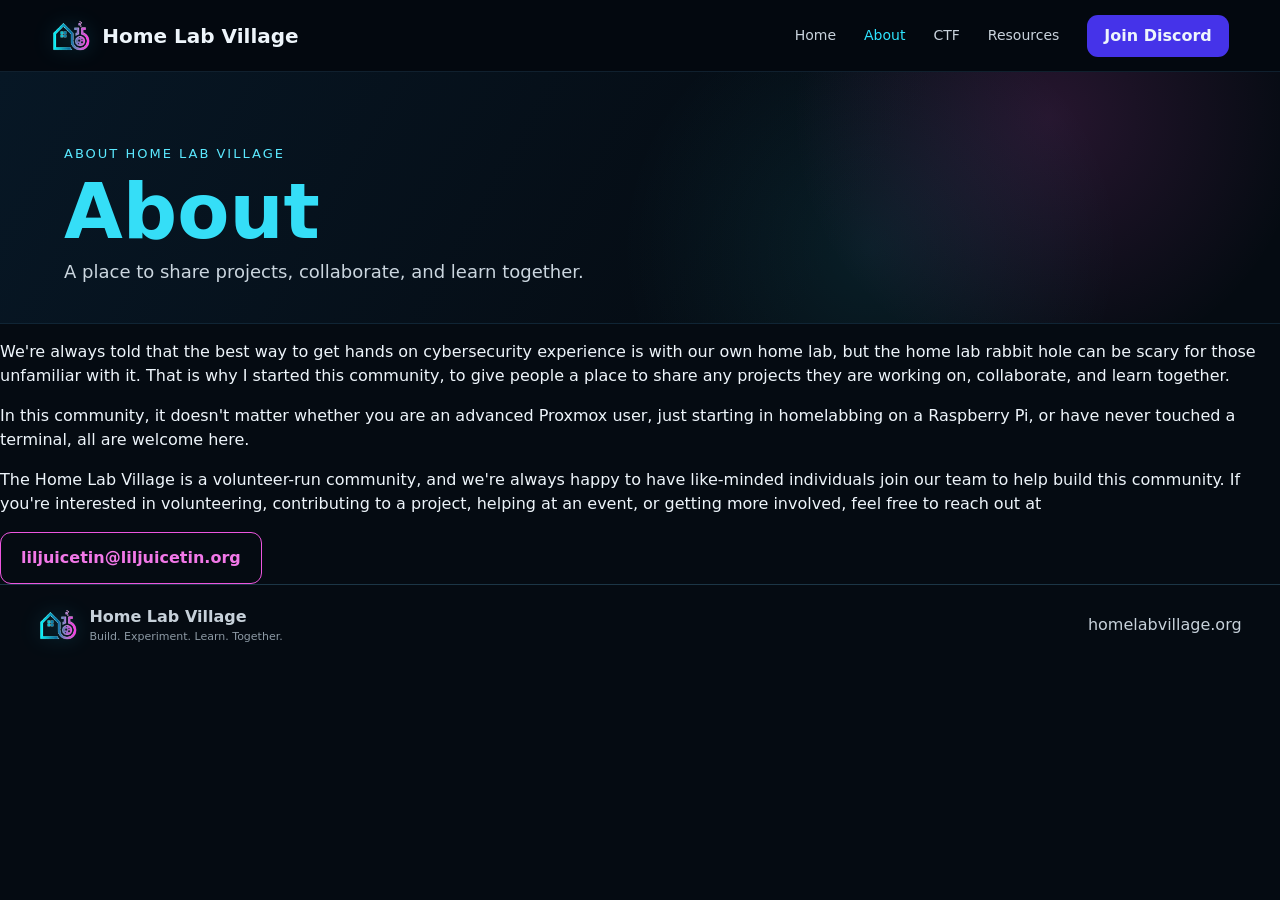
==== about/index.html @ 00f4c14e "Add dedicated About page" ====
<!doctype html>
<html lang="en">
<head>
  <meta charset="utf-8">
  <meta name="viewport" content="width=device-width,initial-scale=1">
  <meta name="theme-color" content="#050b12">
  <meta name="description" content="About Home Lab Village — a volunteer-run community for learning, sharing projects, and building hands-on cybersecurity experience together.">
  <title>About | Home Lab Village</title>
  <link rel="icon" type="image/png" href="../assets/favicon.png">
  <link rel="stylesheet" href="../css/style.css?v=8">
</head>
<body>
<header class="nav">
  <a class="brand" href="../" aria-label="Home Lab Village home">
    <img class="site-logo" src="../assets/homelabvillage-logo.png" alt="Home Lab Village logo" style="width:40px;height:40px;max-width:40px;max-height:40px;object-fit:contain;">
    <span>Home Lab Village</span>
  </a>
  <button class="menu" aria-label="Toggle menu">☰</button>
  <nav>
    <a href="../">Home</a>
    <a class="active" href="./">About</a>
    <a href="../ctf/">CTF</a>
    <a href="../resources/">Resources</a>
  </nav>
  <a class="btn small discord" href="https://discord.gg/tCtT5bwjMw" target="_blank" rel="noopener noreferrer">Join Discord</a>
</header>

<main class="about-page-main">
  <section class="resources-page-hero">
    <div class="kicker">ABOUT HOME LAB VILLAGE</div>
    <h1>About</h1>
    <p>A place to share projects, collaborate, and learn together.</p>
  </section>

  <section class="about-page-content">
    <p>We're always told that the best way to get hands on cybersecurity experience is with our own home lab, but the home lab rabbit hole can be scary for those unfamiliar with it. That is why I started this community, to give people a place to share any projects they are working on, collaborate, and learn together.</p>

    <p>In this community, it doesn't matter whether you are an advanced Proxmox user, just starting in homelabbing on a Raspberry Pi, or have never touched a terminal, all are welcome here.</p>

    <p>The Home Lab Village is a volunteer-run community, and we're always happy to have like-minded individuals join our team to help build this community. If you're interested in volunteering, contributing to a project, helping at an event, or getting more involved, feel free to reach out at</p>

    <a class="btn outline about-email" href="mailto:liljuicetin@liljuicetin.org">liljuicetin@liljuicetin.org</a>
  </section>
</main>

<footer>
  <div class="brand"><img class="site-logo" src="../assets/homelabvillage-logo.png" alt="Home Lab Village logo" style="width:40px;height:40px;max-width:40px;max-height:40px;object-fit:contain;"><span><b>Home Lab Village</b><small>Build. Experiment. Learn. Together.</small></span></div>
  <div>homelabvillage.org</div>
</footer>
<script src="../js/main.js"></script>
</body>
</html>
---- css/style.css ----
*{box-sizing:border-box}html{scroll-behavior:smooth}body{margin:0;background:#050b12;color:#eef5fb;font-family:Inter,ui-sans-serif,system-ui,-apple-system,BlinkMacSystemFont,"Segoe UI",sans-serif;line-height:1.5}a{color:inherit;text-decoration:none}.nav{height:72px;padding:0 clamp(20px,4vw,58px);display:flex;align-items:center;gap:28px;background:rgba(4,9,15,.96);border-bottom:1px solid #10202e;position:sticky;top:0;z-index:10}.brand{display:flex;align-items:center;gap:11px;font-weight:750;font-size:20px;white-space:nowrap}.logo{font-size:31px;color:#22dcff}.logo .flask,.logo span{color:#ef55dc}.nav nav{display:flex;gap:28px;margin-left:auto}.nav nav a{font-size:14px;color:#c9d2dc}.nav nav a:hover,.nav nav a.active{color:#2ee4ff}.menu{display:none;margin-left:auto;background:none;border:0;color:white;font-size:24px}.btn{display:inline-flex;align-items:center;justify-content:center;border-radius:11px;padding:13px 20px;font-weight:700}.small{padding:9px 17px}.discord{background:#4533e9}.hero{min-height:500px;display:grid;grid-template-columns:1.05fr .95fr;overflow:hidden;background:radial-gradient(circle at 75% 20%,#26116c55,transparent 30%),linear-gradient(110deg,#061a29,#050910 62%)}.hero-copy{padding:64px 4vw}.eyebrow,.kicker{letter-spacing:2px;font-size:13px;color:#5be9ff}.hero h1{font-size:clamp(52px,6vw,82px);line-height:.95;margin:22px 0 12px;color:#35def7}.hero h1 span{background:linear-gradient(90deg,#55d9ff,#f34bdd);-webkit-background-clip:text;color:transparent}.hero h2{font-size:28px;margin:0 0 15px}.hero p{font-size:17px;max-width:640px;color:#cbd6df}.actions{display:flex;gap:20px;margin-top:30px}.primary{background:#2fe1f7;color:#001018;box-shadow:0 0 28px #15dfff33}.outline{border:1px solid #ed56df;color:#f278e8}.lab-scene{position:relative;min-height:500px;background:linear-gradient(145deg,#0a1119,#150c31)}.monitor{position:absolute;width:60%;height:52%;left:15%;top:21%;border:8px solid #111822;border-radius:8px;background:#02090e;box-shadow:0 0 35px #15dcff20}.terminal{padding:28px;color:#1df2c7;font:16px/1.55 ui-monospace,SFMono-Regular,Menlo,monospace}.terminal i{font-style:normal;color:#5cbcff}.terminal em{color:#29efff}.mark{position:absolute;right:7%;top:22%;font-size:76px;color:#23e4ff;text-shadow:0 0 20px #23e4ff55}.mark strong{color:#ed57df;font-size:56px}.rack{position:absolute;right:2%;bottom:12%;width:20%;height:36%;border:4px solid #172435;background:#080d13;padding:14px}.rack i{display:block;height:25%;margin:7px 0;border:2px solid #183d56;box-shadow:inset 0 0 12px #08e3ff20}.rack i:after{content:"•••";color:#27efb9;margin-left:12px}.poster{position:absolute;right:4%;top:10%;color:#20ddff;font-size:26px;font-style:italic;transform:rotate(-3deg)}.flow{display:grid;grid-template-columns:repeat(5,1fr);border-top:1px solid #102535;border-bottom:1px solid #102535;padding:28px 3vw;background:#07101a}.flow article{text-align:center;padding:0 22px;border-right:1px solid #243341}.flow article:last-child{border:0}.flow article>div{font-size:43px;color:#26dfff}.flow h3{margin:3px 0;font-size:20px}.flow p{font-size:14px;color:#c3ced8;margin:5px 0}.pink{color:#e956df!important}.cards,.lower{display:grid;grid-template-columns:1.55fr 1fr;gap:18px;padding:22px 2vw 0}.card{position:relative;border:1px solid #17465c;border-radius:9px;padding:26px;background:linear-gradient(135deg,#0a1420,#061019);overflow:hidden}.ctf{border-color:#63337c;background:radial-gradient(circle at 80% 80%,#17385c55,transparent 40%),#0a0c1b}.card h2{margin:7px 0;font-size:27px}.card h3{margin:-4px 0 12px;color:#2fe1ff}.card p{color:#cad4dd;max-width:85%}.pink-text{color:#ef6ce3}.pink-btn{margin-top:12px;background:#c34ce9;color:#100516}.event-btn{margin-top:8px;background:#31aaff;color:#02111d}.flag{position:absolute;right:9%;top:18%;font-size:80px;color:#e95cdd;opacity:.9}.ctf code{position:absolute;right:12%;bottom:12%;font-size:34px;color:#16d3e7;transform:rotate(-8deg)}.date{font-size:16px}.lower{grid-template-columns:1.7fr .85fr;padding-bottom:22px}.welcome h2{color:#59baff}.pills{display:flex;flex-wrap:wrap;gap:10px;margin-top:18px}.pills span{border:1px solid #13718b;border-radius:20px;padding:5px 18px;color:#62e9ff;font-size:13px}.note{font-size:12px;opacity:.55}blockquote{display:flex;flex-direction:column;justify-content:center;text-align:center;font-size:24px;font-style:italic;color:#c8d4df}blockquote small{margin-top:18px;font-size:14px;font-style:normal}.resources{margin:0 2vw 22px;padding:30px;border:1px solid #173d50;border-radius:9px}.resources h2{margin-bottom:5px}.resources p{color:#bfcbd5}footer{padding:20px 3vw;border-top:1px solid #1c3646;display:flex;justify-content:space-between;align-items:center;color:#c7d1da}footer .brand{font-size:16px}footer small{display:block;font-size:11px;font-weight:400;color:#8d9aa5}@media(max-width:850px){.nav{height:64px}.nav nav,.nav>.discord{display:none}.menu{display:block}.nav.open{height:auto;flex-wrap:wrap;padding-bottom:18px}.nav.open nav{display:flex;order:4;width:100%;flex-direction:column;gap:4px}.nav.open nav a{padding:8px}.hero{grid-template-columns:1fr}.hero-copy{padding:48px 24px 28px}.hero h1{font-size:54px}.lab-scene{min-height:330px}.monitor{left:7%;width:70%;top:13%;height:65%}.poster{font-size:18px}.terminal{padding:20px;font-size:13px}.mark{font-size:48px}.mark strong{font-size:38px}.flow{grid-template-columns:1fr 1fr}.flow article{border-bottom:1px solid #243341;padding:18px}.flow article:last-child{grid-column:1/-1}.cards,.lower{grid-template-columns:1fr;padding-left:16px;padding-right:16px}.card p{max-width:100%}.flag,.ctf code{opacity:.18}.actions{flex-direction:column;align-items:stretch}.resources{margin:0 16px 20px}footer{gap:20px;align-items:flex-start;flex-direction:column}}
.site-logo{
  display:block;
  width:40px;
  height:40px;
  object-fit:contain;
  flex:0 0 auto;
  filter:drop-shadow(0 0 10px rgba(34,220,255,.22));
}
.hero-logo{
  position:absolute;
  right:6%;
  top:20%;
  width:110px;
  max-width:28%;
  height:auto;
  object-fit:contain;
  filter:drop-shadow(0 0 16px rgba(34,220,255,.24));
}
footer .site-logo{
  width:42px;
  height:42px;
}
@media(max-width:850px){
  .site-logo{width:34px;height:34px}
  .hero-logo{width:78px;right:5%;top:18%}
}


/* V5 logo sizing hardening */
.nav .site-logo,
footer .site-logo{
  width:40px !important;
  height:40px !important;
  max-width:40px !important;
  max-height:40px !important;
  object-fit:contain !important;
  display:block !important;
  flex:0 0 40px !important;
}
.hero-logo{
  position:absolute !important;
  right:7% !important;
  top:22% !important;
  width:110px !important;
  height:auto !important;
  max-width:110px !important;
  max-height:110px !important;
  object-fit:contain !important;
}
footer .brand{
  align-items:center !important;
}
@media(max-width:850px){
  .nav .site-logo,
  footer .site-logo{
    width:34px !important;
    height:34px !important;
    max-width:34px !important;
    max-height:34px !important;
    flex-basis:34px !important;
  }
  .hero-logo{
    width:78px !important;
    max-width:78px !important;
    max-height:78px !important;
  }
}

/* V6 workshop resource library */
.resources{
  background:radial-gradient(circle at 90% 10%,rgba(237,86,223,.08),transparent 28%),linear-gradient(135deg,#08131e,#071019);
}
.resources-intro{
  margin-top:4px;
  max-width:760px;
}
.resource-card{
  display:grid;
  grid-template-columns:minmax(0,1.5fr) minmax(260px,.7fr);
  gap:28px;
  margin-top:24px;
  padding:28px;
  border:1px solid #1b6178;
  border-radius:14px;
  background:linear-gradient(135deg,rgba(8,27,40,.98),rgba(10,13,28,.98));
  box-shadow:0 18px 55px rgba(0,0,0,.22);
}
.resource-meta{
  color:#5be9ff;
  font-size:12px;
  font-weight:800;
  letter-spacing:1.6px;
}
.resource-card h3{
  margin:8px 0 10px;
  font-size:clamp(28px,3vw,40px);
  line-height:1.05;
}
.resource-card .resource-copy>p{
  margin:0;
  max-width:760px;
  font-size:16px;
}
.resource-flow{
  display:flex;
  flex-wrap:wrap;
  align-items:center;
  gap:10px;
  margin:22px 0 15px;
}
.resource-flow span{
  padding:7px 12px;
  border:1px solid #1a6d83;
  border-radius:999px;
  background:#071823;
  color:#65ebff;
  font-size:12px;
  font-weight:800;
  letter-spacing:.5px;
  text-transform:uppercase;
}
.resource-flow i{
  color:#ef65e2;
  font-style:normal;
  font-weight:900;
}
.resource-tags{
  display:flex;
  flex-wrap:wrap;
  gap:8px;
}
.resource-tags span{
  padding:5px 10px;
  border-radius:7px;
  background:#101c27;
  color:#bfcbd5;
  font-size:12px;
  border:1px solid #203542;
}
.resource-actions{
  display:flex;
  flex-wrap:wrap;
  gap:12px;
  margin-top:24px;
}
.resource-visual{
  min-height:270px;
  padding:28px;
  border:1px solid #51365f;
  border-radius:12px;
  background:radial-gradient(circle at 70% 20%,rgba(46,228,255,.15),transparent 25%),radial-gradient(circle at 20% 85%,rgba(239,85,220,.14),transparent 30%),#080d17;
  display:flex;
  flex-direction:column;
  justify-content:flex-end;
  position:relative;
  overflow:hidden;
}
.resource-visual img{
  position:absolute;
  right:20px;
  top:18px;
  width:86px;
  height:86px;
  object-fit:contain;
  opacity:.88;
  filter:drop-shadow(0 0 14px rgba(34,220,255,.22));
}
.resource-visual-eyebrow{
  margin-bottom:10px;
  color:#ef6ce3;
  font-size:11px;
  font-weight:900;
  letter-spacing:1.7px;
}
.resource-visual strong{
  font-size:27px;
  line-height:1.05;
  color:#eef5fb;
}
.resource-visual small{
  margin-top:11px;
  color:#69e8fb;
}
.resources-community{
  display:flex;
  align-items:center;
  justify-content:space-between;
  gap:22px;
  margin-top:18px;
  padding:20px 22px;
  border:1px solid #27364f;
  border-radius:11px;
  background:#080e18;
}
.resources-community strong{
  color:#eef5fb;
}
.resources-community p{
  margin:3px 0 0;
  font-size:14px;
}
@media(max-width:850px){
  .resource-card{grid-template-columns:1fr;padding:20px}
  .resource-visual{min-height:220px}
  .resource-actions{flex-direction:column}
  .resource-actions .btn{width:100%}
  .resources-community{align-items:stretch;flex-direction:column}
  .resources-community .btn{width:100%}
}

/* V7 dedicated resources page */
.resource-page-main{
  min-height:calc(100vh - 145px);
  padding-bottom:18px;
}
.resources-page-hero{
  padding:72px clamp(20px,5vw,76px) 38px;
  background:radial-gradient(circle at 82% 18%,rgba(239,85,220,.14),transparent 24%),radial-gradient(circle at 68% 70%,rgba(46,228,255,.09),transparent 28%),linear-gradient(120deg,#071725,#050b12 66%);
  border-bottom:1px solid #102535;
}
.resources-page-hero h1{
  margin:10px 0 8px;
  font-size:clamp(48px,7vw,76px);
  line-height:1;
  color:#35def7;
}
.resources-page-hero p{
  margin:0;
  max-width:720px;
  color:#cbd6df;
  font-size:18px;
}
.resources-page-library{
  margin-top:26px;
  margin-bottom:26px;
}
.resources-page-library .resource-card:first-child{
  margin-top:0;
}
@media(max-width:850px){
  .resources-page-hero{padding:48px 22px 30px}
  .resources-page-hero h1{font-size:52px}
}
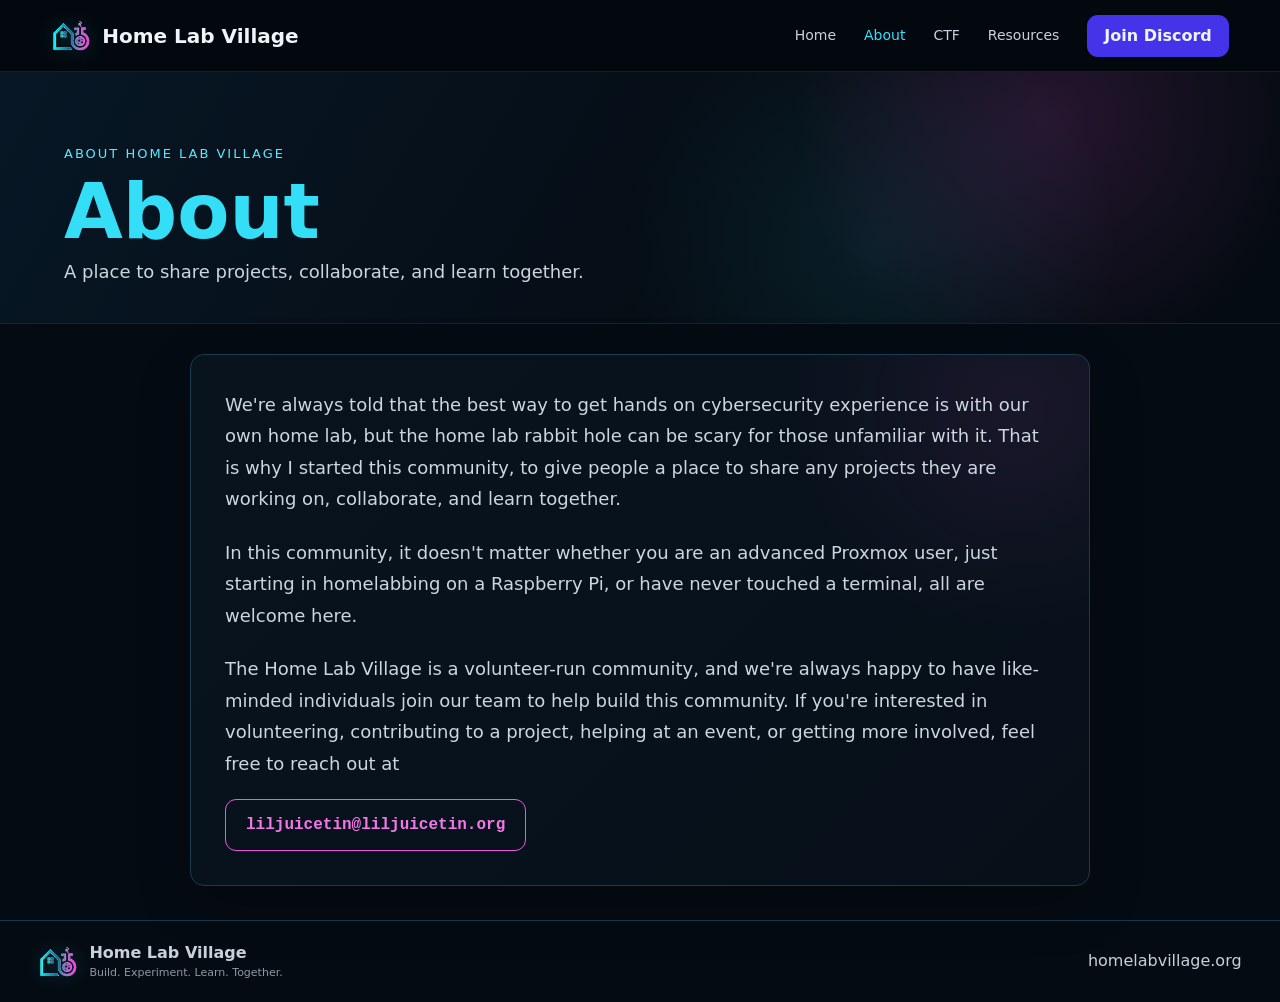
==== commit 0a2260de: "Style the About page" ====
--- a/about/index.html
+++ b/about/index.html
@@ -8,6 +8,45 @@
   <title>About | Home Lab Village</title>
   <link rel="icon" type="image/png" href="../assets/favicon.png">
   <link rel="stylesheet" href="../css/style.css?v=8">
+  <style>
+    .about-page-main{
+      min-height:calc(100vh - 145px);
+      padding-bottom:34px;
+    }
+    .about-page-content{
+      width:min(900px,calc(100% - 40px));
+      margin:30px auto 0;
+      padding:34px;
+      border:1px solid #173d50;
+      border-radius:14px;
+      background:radial-gradient(circle at 92% 10%,rgba(239,85,220,.08),transparent 24%),linear-gradient(135deg,#08131e,#071019);
+      box-shadow:0 18px 55px rgba(0,0,0,.2);
+    }
+    .about-page-content p{
+      margin:0 0 22px;
+      color:#cbd6df;
+      font-size:18px;
+      line-height:1.75;
+    }
+    .about-page-content p:last-of-type{
+      margin-bottom:20px;
+    }
+    .about-email{
+      font-family:ui-monospace,SFMono-Regular,Menlo,monospace;
+    }
+    @media(max-width:850px){
+      .about-page-content{
+        width:calc(100% - 32px);
+        padding:24px 20px;
+      }
+      .about-page-content p{
+        font-size:16px;
+      }
+      .about-email{
+        width:100%;
+      }
+    }
+  </style>
 </head>
 <body>
 <header class="nav">
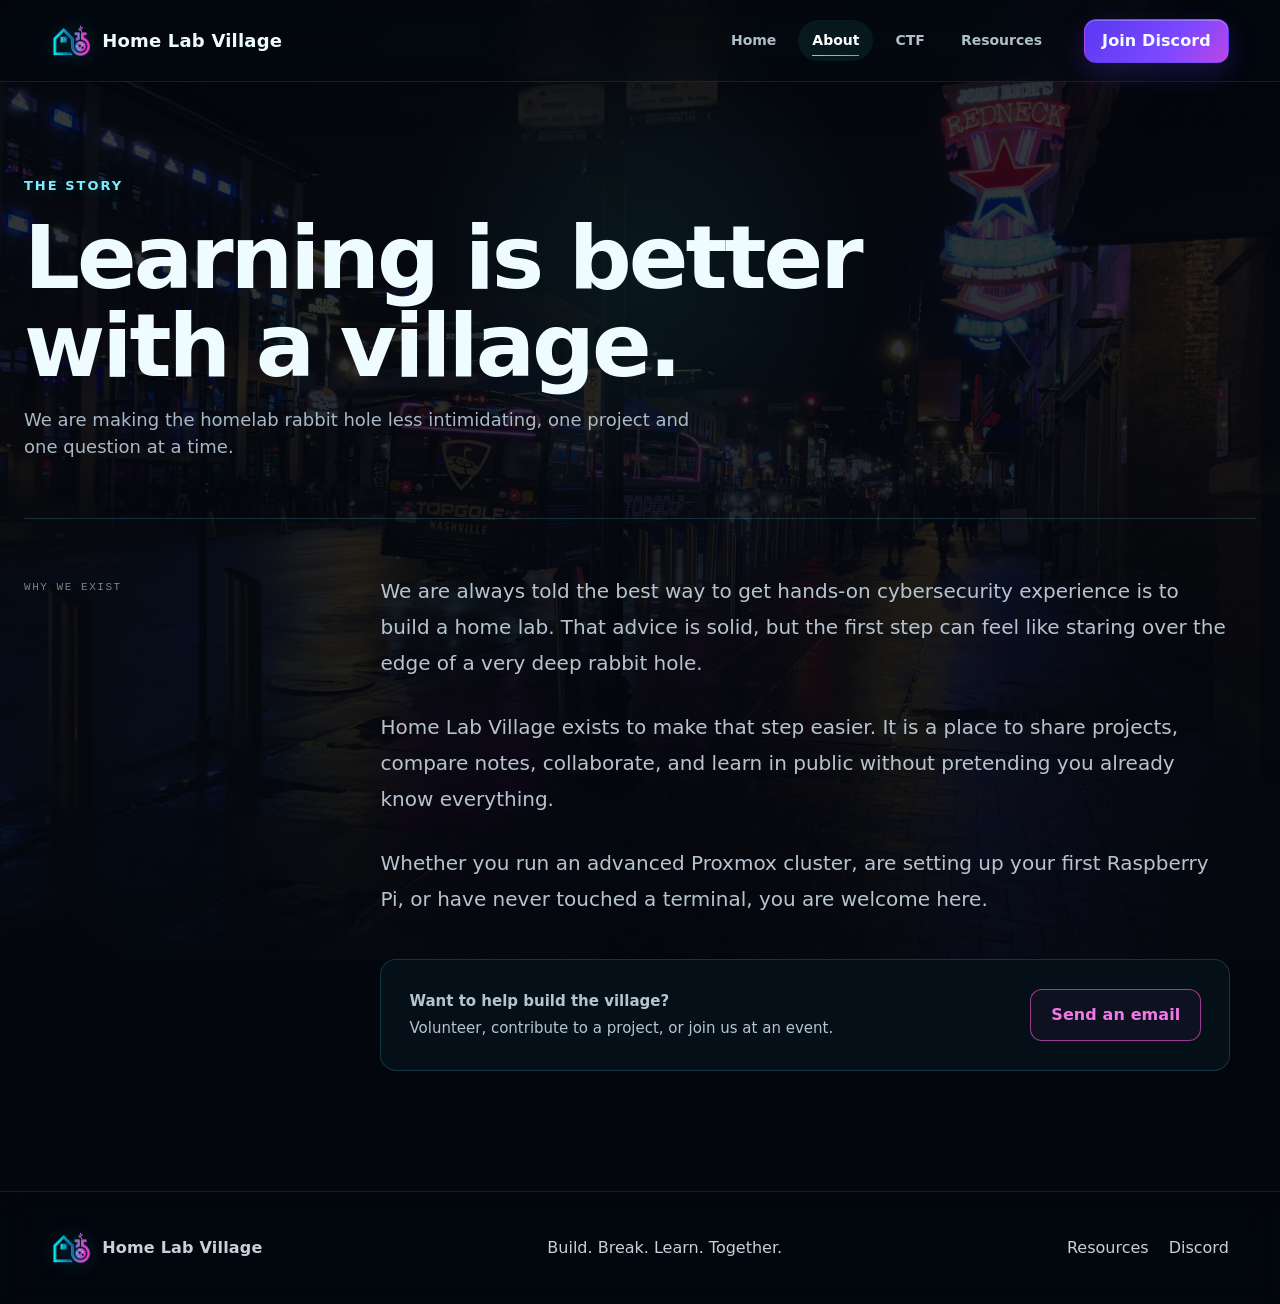
==== commit fb099336: "Site redesign #1" ====
--- a/about/index.html
+++ b/about/index.html
@@ -4,88 +4,31 @@
   <meta charset="utf-8">
   <meta name="viewport" content="width=device-width,initial-scale=1">
   <meta name="theme-color" content="#050b12">
-  <meta name="description" content="About Home Lab Village — a volunteer-run community for learning, sharing projects, and building hands-on cybersecurity experience together.">
+  <meta name="description" content="About Home Lab Village, a volunteer-run community for hands-on homelab and cybersecurity learning.">
   <title>About | Home Lab Village</title>
   <link rel="icon" type="image/png" href="../assets/favicon.png">
-  <link rel="stylesheet" href="../css/style.css?v=8">
-  <style>
-    .about-page-main{
-      min-height:calc(100vh - 145px);
-      padding-bottom:34px;
-    }
-    .about-page-content{
-      width:min(900px,calc(100% - 40px));
-      margin:30px auto 0;
-      padding:34px;
-      border:1px solid #173d50;
-      border-radius:14px;
-      background:radial-gradient(circle at 92% 10%,rgba(239,85,220,.08),transparent 24%),linear-gradient(135deg,#08131e,#071019);
-      box-shadow:0 18px 55px rgba(0,0,0,.2);
-    }
-    .about-page-content p{
-      margin:0 0 22px;
-      color:#cbd6df;
-      font-size:18px;
-      line-height:1.75;
-    }
-    .about-page-content p:last-of-type{
-      margin-bottom:20px;
-    }
-    .about-email{
-      font-family:ui-monospace,SFMono-Regular,Menlo,monospace;
-    }
-    @media(max-width:850px){
-      .about-page-content{
-        width:calc(100% - 32px);
-        padding:24px 20px;
-      }
-      .about-page-content p{
-        font-size:16px;
-      }
-      .about-email{
-        width:100%;
-      }
-    }
-  </style>
+  <link rel="stylesheet" href="../css/style.css?v=10">
 </head>
 <body>
 <header class="nav">
-  <a class="brand" href="../" aria-label="Home Lab Village home">
-    <img class="site-logo" src="../assets/homelabvillage-logo.png" alt="Home Lab Village logo" style="width:40px;height:40px;max-width:40px;max-height:40px;object-fit:contain;">
-    <span>Home Lab Village</span>
-  </a>
-  <button class="menu" aria-label="Toggle menu">☰</button>
-  <nav>
-    <a href="../">Home</a>
-    <a class="active" href="./">About</a>
-    <a href="../ctf/">CTF</a>
-    <a href="../resources/">Resources</a>
-  </nav>
+  <a class="brand" href="../index.html" aria-label="Home Lab Village home"><img class="site-logo" src="../assets/homelabvillage-logo-transparent.png" alt=""><span>Home Lab <b>Village</b></span></a>
+  <button class="menu" type="button" aria-label="Toggle menu" aria-expanded="false">☰</button>
+  <nav aria-label="Primary navigation"><a href="../index.html">Home</a><a class="active" href="index.html">About</a><a href="../ctf/index.html">CTF</a><a href="../resources/index.html">Resources</a></nav>
   <a class="btn small discord" href="https://discord.gg/tCtT5bwjMw" target="_blank" rel="noopener noreferrer">Join Discord</a>
 </header>
-
-<main class="about-page-main">
-  <section class="resources-page-hero">
-    <div class="kicker">ABOUT HOME LAB VILLAGE</div>
-    <h1>About</h1>
-    <p>A place to share projects, collaborate, and learn together.</p>
-  </section>
-
-  <section class="about-page-content">
-    <p>We're always told that the best way to get hands on cybersecurity experience is with our own home lab, but the home lab rabbit hole can be scary for those unfamiliar with it. That is why I started this community, to give people a place to share any projects they are working on, collaborate, and learn together.</p>
-
-    <p>In this community, it doesn't matter whether you are an advanced Proxmox user, just starting in homelabbing on a Raspberry Pi, or have never touched a terminal, all are welcome here.</p>
-
-    <p>The Home Lab Village is a volunteer-run community, and we're always happy to have like-minded individuals join our team to help build this community. If you're interested in volunteering, contributing to a project, helping at an event, or getting more involved, feel free to reach out at</p>
-
-    <a class="btn outline about-email" href="mailto:liljuicetin@liljuicetin.org">liljuicetin@liljuicetin.org</a>
+<main id="main">
+  <section class="page-hero reveal"><div class="kicker">THE STORY</div><h1>Learning is better<br>with a village.</h1><p>We are making the homelab rabbit hole less intimidating, one project and one question at a time.</p></section>
+  <section class="page-content prose-grid reveal">
+    <p class="section-index">WHY WE EXIST</p>
+    <div class="prose">
+      <p>We are always told the best way to get hands-on cybersecurity experience is to build a home lab. That advice is solid, but the first step can feel like staring over the edge of a very deep rabbit hole.</p>
+      <p>Home Lab Village exists to make that step easier. It is a place to share projects, compare notes, collaborate, and learn in public without pretending you already know everything.</p>
+      <p>Whether you run an advanced Proxmox cluster, are setting up your first Raspberry Pi, or have never touched a terminal, you are welcome here.</p>
+      <div class="contact-panel"><p><strong>Want to help build the village?</strong><br>Volunteer, contribute to a project, or join us at an event.</p><a class="btn outline about-email" href="mailto:liljuicetin@liljuicetin.org">Send an email</a></div>
+    </div>
   </section>
 </main>
-
-<footer>
-  <div class="brand"><img class="site-logo" src="../assets/homelabvillage-logo.png" alt="Home Lab Village logo" style="width:40px;height:40px;max-width:40px;max-height:40px;object-fit:contain;"><span><b>Home Lab Village</b><small>Build. Experiment. Learn. Together.</small></span></div>
-  <div>homelabvillage.org</div>
-</footer>
-<script src="../js/main.js"></script>
+<footer><a class="brand" href="../index.html"><img class="site-logo" src="../assets/homelabvillage-logo-transparent.png" alt=""><span>Home Lab <b>Village</b></span></a><p>Build. Break. Learn. Together.</p><div class="footer-links"><a href="../resources/index.html">Resources</a><a href="https://discord.gg/tCtT5bwjMw" target="_blank" rel="noopener noreferrer">Discord</a></div></footer>
+<script src="../js/main.js?v=10"></script>
 </body>
-</html>
+</html>
--- a/css/style.css
+++ b/css/style.css
@@ -242,3 +242,579 @@
   .resources-page-hero{padding:48px 22px 30px}
   .resources-page-hero h1{font-size:52px}
 }
+
+/* V9 animated glass-and-neon redesign */
+:root{
+  --ink:#eefbff;
+  --muted:#a9bdcb;
+  --cyan:#42e9ff;
+  --cyan-rgb:66,233,255;
+  --pink:#ff58d9;
+  --pink-rgb:255,88,217;
+  --violet:#7c5cff;
+  --panel:rgba(7,18,29,.78);
+  --line:rgba(91,226,255,.18);
+  --mx:50vw;
+  --my:30vh;
+}
+html{background:#03070d}
+body{
+  min-height:100vh;
+  overflow-x:hidden;
+  background:
+    radial-gradient(circle at 12% 12%,rgba(20,185,229,.09),transparent 24rem),
+    radial-gradient(circle at 88% 28%,rgba(166,54,224,.1),transparent 26rem),
+    #03070d;
+  color:var(--ink);
+}
+body::before{
+  content:"";
+  position:fixed;
+  inset:0;
+  z-index:-2;
+  pointer-events:none;
+  background-image:
+    linear-gradient(rgba(78,214,255,.035) 1px,transparent 1px),
+    linear-gradient(90deg,rgba(78,214,255,.035) 1px,transparent 1px);
+  background-size:54px 54px;
+  mask-image:linear-gradient(to bottom,black,transparent 85%);
+}
+body::after{
+  content:"";
+  position:fixed;
+  inset:0;
+  z-index:20;
+  pointer-events:none;
+  background:radial-gradient(340px circle at var(--mx) var(--my),rgba(var(--cyan-rgb),.07),transparent 72%);
+  mix-blend-mode:screen;
+}
+main,header,footer{position:relative;z-index:1}
+.ambient-orbs{position:fixed;inset:0;z-index:-1;overflow:hidden;pointer-events:none}
+.ambient-orbs span{
+  position:absolute;
+  width:34vw;
+  aspect-ratio:1;
+  border-radius:50%;
+  filter:blur(90px);
+  opacity:.13;
+  animation:orb-drift 18s ease-in-out infinite alternate;
+}
+.ambient-orbs span:nth-child(1){left:-12vw;top:8%;background:var(--cyan)}
+.ambient-orbs span:nth-child(2){right:-15vw;top:28%;background:var(--pink);animation-delay:-7s;animation-duration:23s}
+.ambient-orbs span:nth-child(3){left:38%;bottom:-22vw;background:var(--violet);animation-delay:-12s;animation-duration:27s}
+.nav{
+  height:82px;
+  padding:0 clamp(20px,4vw,68px);
+  border-bottom:1px solid rgba(var(--cyan-rgb),.12);
+  background:rgba(3,8,14,.68);
+  box-shadow:0 12px 40px rgba(0,0,0,.22);
+  backdrop-filter:blur(22px) saturate(150%);
+  -webkit-backdrop-filter:blur(22px) saturate(150%);
+}
+.brand{font-size:18px;letter-spacing:.2px}
+.brand span{transition:color .25s ease,text-shadow .25s ease}
+.brand:hover span{color:#fff;text-shadow:0 0 18px rgba(var(--cyan-rgb),.5)}
+.site-logo{animation:logo-breathe 4s ease-in-out infinite}
+.nav nav{gap:8px}
+.nav nav a{
+  position:relative;
+  padding:10px 14px;
+  border-radius:999px;
+  color:#afbfca;
+  font-weight:650;
+  transition:color .2s ease,background .2s ease,transform .2s ease;
+}
+.nav nav a::after{
+  content:"";
+  position:absolute;
+  right:14px;
+  bottom:5px;
+  left:14px;
+  height:1px;
+  background:linear-gradient(90deg,var(--cyan),var(--pink));
+  transform:scaleX(0);
+  transition:transform .25s ease;
+}
+.nav nav a:hover,.nav nav a.active{color:#fff;background:rgba(var(--cyan-rgb),.07)}
+.nav nav a:hover{transform:translateY(-1px)}
+.nav nav a:hover::after,.nav nav a.active::after{transform:scaleX(1)}
+.btn{
+  position:relative;
+  isolation:isolate;
+  overflow:hidden;
+  border:1px solid transparent;
+  border-radius:12px;
+  letter-spacing:.1px;
+  transition:transform .25s ease,box-shadow .25s ease,border-color .25s ease,filter .25s ease;
+}
+.btn::before{
+  content:"";
+  position:absolute;
+  inset:-2px;
+  z-index:-1;
+  background:linear-gradient(115deg,transparent 20%,rgba(255,255,255,.42) 48%,transparent 75%);
+  transform:translateX(-140%);
+  transition:transform .65s ease;
+}
+.btn:hover{transform:translateY(-3px);filter:saturate(1.15)}
+.btn:hover::before{transform:translateX(140%)}
+.btn:active{transform:translateY(-1px) scale(.98)}
+.discord{
+  background:linear-gradient(135deg,#5938f1,#7b48ff 60%,#bd45e8);
+  box-shadow:0 10px 28px rgba(89,56,241,.25),inset 0 1px rgba(255,255,255,.25);
+}
+.discord:hover{box-shadow:0 14px 38px rgba(111,66,255,.4),0 0 24px rgba(var(--pink-rgb),.14)}
+.hero{
+  min-height:650px;
+  width:min(1500px,calc(100% - 40px));
+  margin:24px auto 0;
+  border:1px solid rgba(var(--cyan-rgb),.16);
+  border-radius:28px;
+  background:
+    radial-gradient(circle at 12% 25%,rgba(var(--cyan-rgb),.09),transparent 34%),
+    radial-gradient(circle at 84% 20%,rgba(var(--pink-rgb),.13),transparent 30%),
+    linear-gradient(125deg,rgba(6,27,43,.95),rgba(5,8,19,.94) 60%);
+  box-shadow:0 34px 90px rgba(0,0,0,.38),inset 0 1px rgba(255,255,255,.035);
+}
+.hero::before{
+  content:"";
+  position:absolute;
+  inset:0;
+  pointer-events:none;
+  background:linear-gradient(110deg,transparent 28%,rgba(var(--cyan-rgb),.045) 50%,transparent 72%);
+  transform:translateX(-100%);
+  animation:hero-sweep 9s ease-in-out infinite;
+}
+.hero-copy{position:relative;z-index:2;align-self:center;padding:80px clamp(28px,5vw,82px)}
+.eyebrow,.kicker{
+  font-weight:800;
+  color:#7cecff;
+  text-shadow:0 0 18px rgba(var(--cyan-rgb),.26);
+}
+.hero h1{
+  margin:24px 0 18px;
+  font-size:clamp(62px,7vw,108px);
+  letter-spacing:-4px;
+  color:#fff;
+  text-shadow:0 0 34px rgba(var(--cyan-rgb),.16);
+}
+.hero h1 span{
+  background:linear-gradient(100deg,var(--cyan),#7ae9ff 32%,var(--pink) 64%,var(--cyan));
+  background-size:250% auto;
+  -webkit-background-clip:text;
+  background-clip:text;
+  color:transparent;
+  animation:gradient-flow 5s linear infinite;
+}
+.hero h2{font-size:clamp(24px,2.3vw,34px);letter-spacing:-.6px}
+.hero p{max-width:680px;color:#b9cbd6;font-size:18px;line-height:1.75}
+.primary{
+  background:linear-gradient(120deg,#4cecff,#47ddeb 58%,#9ff5ff);
+  box-shadow:0 12px 34px rgba(var(--cyan-rgb),.19),0 0 0 1px rgba(var(--cyan-rgb),.1);
+}
+.primary:hover{box-shadow:0 16px 44px rgba(var(--cyan-rgb),.3),0 0 28px rgba(var(--cyan-rgb),.16)}
+.outline{background:rgba(var(--pink-rgb),.04);border-color:rgba(var(--pink-rgb),.6)}
+.lab-scene{min-height:650px;background:transparent;perspective:1000px}
+.lab-scene::before,.lab-scene::after{
+  content:"";
+  position:absolute;
+  border:1px solid rgba(var(--cyan-rgb),.12);
+  border-radius:50%;
+  animation:ring-pulse 6s ease-in-out infinite;
+}
+.lab-scene::before{width:430px;height:430px;left:5%;top:16%}
+.lab-scene::after{width:540px;height:540px;left:-4%;top:8%;animation-delay:-3s}
+.monitor{
+  width:68%;
+  height:49%;
+  left:7%;
+  top:24%;
+  z-index:2;
+  overflow:hidden;
+  border:1px solid rgba(var(--cyan-rgb),.4);
+  border-radius:18px;
+  background:rgba(1,8,13,.92);
+  box-shadow:0 30px 70px rgba(0,0,0,.54),0 0 50px rgba(var(--cyan-rgb),.1),inset 0 0 40px rgba(var(--cyan-rgb),.035);
+  transform:rotateY(-6deg) rotateX(2deg);
+  animation:monitor-float 6s ease-in-out infinite;
+}
+.monitor::before{
+  content:"";
+  position:absolute;
+  inset:0;
+  pointer-events:none;
+  background:repeating-linear-gradient(to bottom,transparent 0,transparent 3px,rgba(var(--cyan-rgb),.035) 4px);
+}
+.monitor::after{
+  content:"";
+  position:absolute;
+  top:-30%;
+  right:0;
+  left:0;
+  height:24%;
+  background:linear-gradient(transparent,rgba(var(--cyan-rgb),.08),transparent);
+  animation:scanline 5s linear infinite;
+}
+.terminal{padding:42px;color:#3bf5cf;text-shadow:0 0 10px rgba(29,242,199,.25)}
+.terminal em{animation:cursor-blink .8s steps(1) infinite}
+.hero-logo{animation:logo-float 5s ease-in-out infinite!important}
+.poster{right:4%;top:15%;font-weight:700;line-height:1.55;text-shadow:0 0 20px rgba(var(--cyan-rgb),.45);animation:poster-float 7s ease-in-out infinite}
+.rack{
+  right:3%;
+  bottom:15%;
+  width:22%;
+  height:30%;
+  z-index:3;
+  border:1px solid rgba(var(--cyan-rgb),.24);
+  border-radius:12px;
+  background:rgba(4,12,19,.74);
+  box-shadow:0 20px 50px rgba(0,0,0,.35);
+  backdrop-filter:blur(8px);
+  animation:rack-float 7s ease-in-out infinite;
+}
+.rack i{border-color:rgba(var(--cyan-rgb),.23);border-radius:4px}
+.rack i::after{animation:status-pulse 1.7s ease-in-out infinite}
+.flow{
+  width:min(1380px,calc(100% - 72px));
+  margin:46px auto;
+  padding:14px;
+  gap:10px;
+  border:1px solid var(--line);
+  border-radius:20px;
+  background:rgba(6,18,28,.55);
+  box-shadow:0 22px 60px rgba(0,0,0,.2);
+  backdrop-filter:blur(15px);
+}
+.flow article{
+  position:relative;
+  padding:26px 18px;
+  border:0;
+  border-radius:14px;
+  transition:background .25s ease,transform .25s ease;
+}
+.flow article::after{
+  content:"";
+  position:absolute;
+  top:50%;
+  right:-5px;
+  width:10px;
+  height:1px;
+  background:linear-gradient(90deg,var(--cyan),var(--pink));
+}
+.flow article:last-child::after{display:none}
+.flow article:hover{background:rgba(var(--cyan-rgb),.055);transform:translateY(-5px)}
+.flow article>div{filter:drop-shadow(0 0 12px rgba(var(--cyan-rgb),.35));transition:transform .3s ease}
+.flow article:hover>div{transform:scale(1.15) rotate(-5deg)}
+.cards,.lower{
+  width:min(1380px,calc(100% - 72px));
+  margin:0 auto;
+  padding:0 0 22px;
+  gap:22px;
+}
+.card,.resource-card,.resource-index-card,.about-page-content{
+  border:1px solid var(--line);
+  border-radius:20px;
+  background:
+    linear-gradient(135deg,rgba(var(--cyan-rgb),.045),transparent 45%),
+    rgba(6,16,26,.74);
+  box-shadow:0 24px 64px rgba(0,0,0,.27),inset 0 1px rgba(255,255,255,.035);
+  backdrop-filter:blur(14px);
+  transform-style:preserve-3d;
+  transition:border-color .35s ease,box-shadow .35s ease,transform .18s ease;
+}
+.card{padding:34px}
+.card::before,.resource-card::before,.resource-index-card::before,.about-page-content::before{
+  content:"";
+  position:absolute;
+  inset:0;
+  pointer-events:none;
+  border-radius:inherit;
+  background:radial-gradient(500px circle at var(--card-x,50%) var(--card-y,50%),rgba(var(--cyan-rgb),.08),transparent 42%);
+  opacity:0;
+  transition:opacity .3s ease;
+}
+.card:hover::before,.resource-card:hover::before,.resource-index-card:hover::before,.about-page-content:hover::before{opacity:1}
+.card:hover,.resource-card:hover,.resource-index-card:hover,.about-page-content:hover{
+  border-color:rgba(var(--cyan-rgb),.34);
+  box-shadow:0 30px 80px rgba(0,0,0,.36),0 0 36px rgba(var(--cyan-rgb),.055);
+}
+.ctf{
+  border-color:rgba(var(--pink-rgb),.28);
+  background:radial-gradient(circle at 85% 85%,rgba(var(--pink-rgb),.1),transparent 42%),rgba(8,10,27,.78);
+}
+.flag{filter:drop-shadow(0 0 18px rgba(var(--pink-rgb),.4));animation:flag-wave 3.4s ease-in-out infinite}
+.ctf code{text-shadow:0 0 18px rgba(var(--cyan-rgb),.46);animation:code-glitch 5s steps(1) infinite}
+.pink-btn{background:linear-gradient(120deg,#d84eef,#ff64ca);box-shadow:0 12px 30px rgba(var(--pink-rgb),.2)}
+.event-btn{background:linear-gradient(120deg,#38aaff,#48e5ff);box-shadow:0 12px 30px rgba(49,170,255,.2)}
+.pills span{
+  background:rgba(var(--cyan-rgb),.035);
+  transition:background .2s ease,color .2s ease,transform .2s ease,box-shadow .2s ease;
+}
+.pills span:hover{background:rgba(var(--cyan-rgb),.11);color:#fff;transform:translateY(-2px);box-shadow:0 8px 18px rgba(0,0,0,.2)}
+blockquote{background:linear-gradient(145deg,rgba(var(--pink-rgb),.06),rgba(var(--cyan-rgb),.035))}
+.resources{
+  border-color:var(--line);
+  border-radius:20px;
+  background:rgba(6,16,26,.64);
+  box-shadow:0 24px 64px rgba(0,0,0,.24);
+  backdrop-filter:blur(14px);
+}
+.resources-page-hero{
+  position:relative;
+  overflow:hidden;
+  padding-top:94px;
+  padding-bottom:58px;
+  background:
+    radial-gradient(circle at 82% 18%,rgba(var(--pink-rgb),.16),transparent 25%),
+    radial-gradient(circle at 68% 70%,rgba(var(--cyan-rgb),.1),transparent 30%),
+    linear-gradient(120deg,#071725,#03070d 66%);
+}
+.resources-page-hero::after{
+  content:"";
+  position:absolute;
+  right:-7vw;
+  top:-12vw;
+  width:38vw;
+  aspect-ratio:1;
+  border:1px solid rgba(var(--cyan-rgb),.13);
+  border-radius:50%;
+  box-shadow:0 0 0 70px rgba(var(--cyan-rgb),.018),0 0 0 140px rgba(var(--pink-rgb),.014);
+  animation:slow-spin 30s linear infinite;
+}
+.resources-page-hero h1{
+  position:relative;
+  z-index:1;
+  color:transparent;
+  background:linear-gradient(100deg,var(--cyan),#fff 45%,var(--pink));
+  -webkit-background-clip:text;
+  background-clip:text;
+  letter-spacing:-2px;
+}
+.resources-page-hero p,.resources-page-hero .kicker{position:relative;z-index:1}
+.resource-card,.resource-index-card{position:relative;overflow:hidden}
+.resource-visual{border-radius:18px;box-shadow:inset 0 0 70px rgba(var(--cyan-rgb),.04)}
+.resource-visual::before{
+  content:"";
+  position:absolute;
+  inset:-40%;
+  background:conic-gradient(from 0deg,transparent,var(--cyan),transparent 18%,transparent 56%,var(--pink),transparent 72%);
+  opacity:.08;
+  animation:slow-spin 14s linear infinite;
+}
+.resources-community{border-color:var(--line);border-radius:16px;background:rgba(5,13,22,.75)}
+.about-page-content{position:relative;overflow:hidden}
+footer{
+  margin-top:30px;
+  padding:28px clamp(22px,4vw,64px);
+  border-top-color:rgba(var(--cyan-rgb),.12);
+  background:rgba(3,8,14,.6);
+  backdrop-filter:blur(16px);
+}
+.reveal-ready{
+  opacity:0;
+  transform:translateY(34px) scale(.985);
+  transition:opacity .75s cubic-bezier(.2,.75,.2,1),transform .75s cubic-bezier(.2,.75,.2,1);
+}
+.reveal-ready.is-visible{opacity:1;transform:translateY(0) scale(1)}
+.ripple{
+  position:absolute;
+  z-index:-1;
+  border-radius:50%;
+  background:rgba(255,255,255,.4);
+  transform:scale(0);
+  pointer-events:none;
+  animation:ripple-out .65s ease-out forwards;
+}
+@keyframes orb-drift{to{transform:translate3d(10vw,-8vh,0) scale(1.2)}}
+@keyframes logo-breathe{50%{filter:drop-shadow(0 0 18px rgba(var(--cyan-rgb),.55));transform:scale(1.035)}}
+@keyframes hero-sweep{0%,35%{transform:translateX(-110%)}65%,100%{transform:translateX(110%)}}
+@keyframes gradient-flow{to{background-position:250% center}}
+@keyframes ring-pulse{50%{transform:scale(1.06);opacity:.45}}
+@keyframes monitor-float{50%{transform:rotateY(-3deg) rotateX(1deg) translateY(-12px)}}
+@keyframes scanline{to{transform:translateY(700%)}}
+@keyframes cursor-blink{50%{opacity:0}}
+@keyframes logo-float{50%{transform:translateY(-9px) rotate(2deg);filter:drop-shadow(0 0 24px rgba(var(--cyan-rgb),.5))}}
+@keyframes poster-float{50%{transform:rotate(1deg) translateY(-10px)}}
+@keyframes rack-float{50%{transform:translateY(8px)}}
+@keyframes status-pulse{50%{opacity:.35}}
+@keyframes flag-wave{50%{transform:rotate(7deg) scale(1.05)}}
+@keyframes code-glitch{0%,92%,100%{transform:rotate(-8deg) translate(0)}93%{transform:rotate(-8deg) translate(3px,-1px)}95%{transform:rotate(-8deg) translate(-2px,1px)}}
+@keyframes slow-spin{to{transform:rotate(360deg)}}
+@keyframes ripple-out{to{transform:scale(1);opacity:0}}
+@media(max-width:850px){
+  body::after{display:none}
+  .nav{height:70px}
+  .nav.open{padding-bottom:18px;background:rgba(3,8,14,.96)}
+  .nav.open nav{gap:3px;padding-top:8px}
+  .nav nav a::after{display:none}
+  .hero{width:calc(100% - 24px);margin-top:12px;border-radius:20px}
+  .hero-copy{padding:58px 24px 38px}
+  .hero h1{font-size:clamp(52px,17vw,72px);letter-spacing:-2px}
+  .lab-scene{min-height:400px}
+  .lab-scene::before{width:300px;height:300px}
+  .lab-scene::after{width:380px;height:380px}
+  .monitor{left:5%;top:15%;width:76%;height:66%;transform:none}
+  .terminal{padding:26px 20px}
+  .flow{width:calc(100% - 24px);grid-template-columns:1fr;margin:28px auto;padding:8px}
+  .flow article{border-bottom:1px solid rgba(var(--cyan-rgb),.1)}
+  .flow article:last-child{grid-column:auto;border-bottom:0}
+  .flow article::after{display:none}
+  .cards,.lower{width:calc(100% - 24px);padding:0 0 14px}
+  .card{padding:24px 20px}
+  .resources-page-hero{padding:60px 22px 40px}
+  .resources-page-hero::after{width:75vw}
+}
+@media(prefers-reduced-motion:reduce){
+  html{scroll-behavior:auto}
+  *,*::before,*::after{animation-duration:.01ms!important;animation-iteration-count:1!important;transition-duration:.01ms!important}
+  .reveal-ready{opacity:1;transform:none}
+}
+/* V10 visual merge */
+body{
+  background:
+    linear-gradient(180deg,rgba(3,7,13,.78),rgba(3,7,13,.94) 68%,#03070d),
+    url("../ctf/Phase2.jpg") center top/cover fixed no-repeat;
+}
+.scroll-progress{
+  position:fixed;
+  top:0;
+  left:0;
+  right:0;
+  height:3px;
+  z-index:100;
+  transform:scaleX(0);
+  transform-origin:left;
+  background:linear-gradient(90deg,var(--cyan),var(--violet),var(--pink));
+  box-shadow:0 0 16px rgba(var(--cyan-rgb),.8);
+}
+.monitor-chrome{
+  height:42px;
+  display:flex;
+  align-items:center;
+  gap:9px;
+  padding:0 16px;
+  border-bottom:1px solid rgba(var(--cyan-rgb),.18);
+  background:rgba(12,20,29,.86);
+}
+.monitor-chrome i{
+  width:11px;
+  height:11px;
+  border-radius:50%;
+  background:#ef4bd8;
+  box-shadow:0 0 12px rgba(239,75,216,.45);
+}
+.monitor-chrome i:nth-child(2){background:#ffc44d;box-shadow:0 0 12px rgba(255,196,77,.4)}
+.monitor-chrome i:nth-child(3){background:#25dff1;box-shadow:0 0 12px rgba(37,223,241,.45)}
+.monitor-chrome span{margin-left:auto;width:34%;height:1px;background:linear-gradient(90deg,transparent,var(--cyan),transparent);opacity:.6}
+.terminal{padding-top:28px}
+.hero-node{
+  position:absolute;
+  z-index:5;
+  display:flex;
+  flex-direction:column;
+  gap:4px;
+  width:220px;
+  padding:18px 22px;
+  border:1px solid rgba(255,255,255,.14);
+  border-radius:16px;
+  background:rgba(7,13,23,.86);
+  box-shadow:0 22px 48px rgba(0,0,0,.38),inset 0 1px rgba(255,255,255,.08);
+  backdrop-filter:blur(14px);
+  animation:node-float 6s ease-in-out infinite;
+}
+.hero-node small{color:var(--pink);font:700 12px ui-monospace,SFMono-Regular,monospace}
+.hero-node strong{font-size:21px}
+.hero-node span{color:#80909f;font:14px ui-monospace,SFMono-Regular,monospace}
+.hero-node-top{top:7%;right:0}
+.hero-node-bottom{bottom:8%;left:-3%;animation-delay:-2.5s}
+.particles{position:fixed;inset:0;z-index:-1;overflow:hidden;pointer-events:none}
+.particles i{
+  position:absolute;
+  width:3px;
+  height:3px;
+  border-radius:50%;
+  background:var(--cyan);
+  box-shadow:0 0 12px var(--cyan);
+  opacity:.65;
+  animation:particle-drift 12s linear infinite;
+}
+.particles i:nth-child(3n){background:var(--pink);box-shadow:0 0 12px var(--pink)}
+.particles i:nth-child(4n){width:5px;height:5px;animation-duration:18s}
+.phase-page{
+  background:
+    radial-gradient(circle at 78% 18%,rgba(124,92,255,.2),transparent 28%),
+    radial-gradient(circle at 18% 22%,rgba(var(--cyan-rgb),.12),transparent 26%),
+    transparent;
+}
+@keyframes node-float{50%{transform:translateY(-10px)}}
+@keyframes particle-drift{
+  0%{transform:translate3d(0,110vh,0) scale(.7);opacity:0}
+  12%,82%{opacity:.7}
+  100%{transform:translate3d(80px,-15vh,0) scale(1.2);opacity:0}
+}
+@media(max-width:850px){
+  body{background-attachment:scroll}
+  .hero-node{width:175px;padding:13px 15px}
+  .hero-node-top{top:4%;right:2%}
+  .hero-node-bottom{bottom:3%;left:1%}
+  .monitor-chrome{height:34px}
+}
+@media(prefers-reduced-motion:reduce){
+  .scroll-progress{transition:none}
+  .particles,.hero-node{animation:none}
+}
+.page-hero,.page-content{width:min(1240px,calc(100% - 48px));margin:0 auto}
+.page-hero{padding:94px 0 58px;border-bottom:1px solid var(--line)}
+.page-hero h1{margin:18px 0 16px;font-size:clamp(48px,7vw,88px);line-height:1;letter-spacing:-3px}
+.page-hero>p{max-width:680px;margin:0;color:#aab8c5;font-size:18px}
+.page-content{padding:54px 0 90px}
+.prose-grid{display:grid;grid-template-columns:.35fr 1fr;gap:50px}
+.section-index{margin:8px 0;color:#738492;font:11px ui-monospace,SFMono-Regular,monospace;letter-spacing:.14em}
+.prose{max-width:850px}
+.prose p{margin:0 0 28px;color:#b7c4cf;font-size:clamp(17px,1.6vw,20px);line-height:1.8}
+.contact-panel{display:flex;justify-content:space-between;align-items:center;gap:30px;margin-top:42px;padding:28px;border:1px solid var(--line);border-radius:16px;background:var(--panel)}
+.contact-panel p{margin:0;font-size:15px}
+.footer-links{display:flex;gap:20px}
+.challenge-frame{width:min(900px,100%);margin:45px auto 26px;padding:10px;border:1px solid var(--line);border-radius:16px;background:rgba(5,9,15,.78)}
+.challenge-image{width:100%;aspect-ratio:4/3;background:url("../ctf/Phase2.jpg") center/contain no-repeat #05070a;border-radius:8px}
+.hint-btn{appearance:none;border:1px solid var(--pink);background:rgba(var(--pink-rgb),.06);color:#ff8be7;font:inherit;font-weight:750;border-radius:10px;padding:11px 18px;cursor:pointer}
+.hint-btn:hover{background:var(--pink);color:#16081a}
+.hint{margin:14px auto 0;max-width:620px;color:#7cecff;opacity:0;transform:translateY(-4px);transition:.18s ease}
+.hint.show{opacity:1;transform:translateY(0)}
+.phase-shell{text-align:center}
+.phase-shell h1{margin:0;font-size:clamp(54px,8vw,100px);line-height:1;letter-spacing:-4px;color:transparent;background:linear-gradient(100deg,var(--cyan),#fff 45%,var(--pink));-webkit-background-clip:text;background-clip:text}
+.phase-subtitle{color:#aab8c5;font-size:18px}.phase-subtitle strong{color:var(--pink)}
+.phase-note{color:#748492;font-size:13px}
+@media(max-width:850px){
+  .page-hero,.page-content{width:calc(100% - 32px)}
+  .page-hero{padding:60px 0 40px}
+  .page-content{padding:40px 0 70px}
+  .prose-grid{grid-template-columns:1fr;gap:20px}
+  .contact-panel{align-items:flex-start;flex-direction:column}
+}
+.phase-page{min-height:calc(100vh - 145px);padding:82px 24px 100px}
+.classified-label{padding:5px 8px 13px;text-align:left;color:#66717d;font:10px ui-monospace,SFMono-Regular,Consolas,monospace;letter-spacing:.14em}
+.terminal-orbits{position:absolute;inset:0;z-index:1;pointer-events:none}
+.terminal-orbit{position:absolute;left:46%;top:49%;border:1px solid rgba(var(--cyan-rgb),.16);border-radius:50%;transform-origin:center;animation:terminal-orbit-spin 18s linear infinite}
+.terminal-orbit-wide{width:520px;height:280px;transform:translate(-50%,-50%) rotate(-16deg)}
+.terminal-orbit-tight{width:410px;height:220px;transform:translate(-50%,-50%) rotate(22deg);border-color:rgba(var(--pink-rgb),.14);animation-duration:13s;animation-direction:reverse}
+.terminal-orbit i,.terminal-orbit b{position:absolute;top:-4px;left:50%;display:block;width:8px;height:8px;border-radius:50%;background:var(--cyan);box-shadow:0 0 16px var(--cyan);transform:translateX(-50%)}
+.terminal-orbit b{top:auto;left:auto;right:12%;bottom:18%;width:6px;height:6px;background:var(--pink);box-shadow:0 0 15px var(--pink)}
+.terminal-orbit-tight i{background:var(--pink);box-shadow:0 0 16px var(--pink)}
+.terminal-orbit-tight b{right:auto;bottom:auto;left:14%;top:22%;background:var(--cyan);box-shadow:0 0 15px var(--cyan)}
+@keyframes terminal-orbit-spin{to{rotate:360deg}}
+@media(max-width:850px){
+  .terminal-orbit-wide{width:360px;height:210px}
+  .terminal-orbit-tight{width:290px;height:170px}
+}
+.terminal-orbit.orbit{left:48%;top:50%;width:480px;height:480px;border:1px solid rgba(var(--cyan-rgb),.12);border-radius:50%;transform:translate(-50%,-50%);animation:terminal-orbit-one 25s linear infinite}
+.terminal-orbit.orbit.orbit-two{width:380px;height:380px;border-color:rgba(var(--pink-rgb),.12);animation:terminal-orbit-two 18s linear infinite reverse}
+.terminal-orbit.orbit::before,.terminal-orbit.orbit::after{content:"";position:absolute;width:7px;height:7px;border-radius:50%;background:var(--cyan);box-shadow:0 0 15px var(--cyan)}
+.terminal-orbit.orbit::before{left:18%;top:6%}
+.terminal-orbit.orbit::after{right:8%;bottom:23%;background:var(--pink);box-shadow:0 0 15px var(--pink)}
+@keyframes terminal-orbit-one{to{transform:translate(-50%,-50%) rotate(360deg)}}
+@keyframes terminal-orbit-two{to{transform:translate(-50%,-50%) rotate(360deg)}}
+@media(max-width:850px){
+  .terminal-orbit.orbit.orbit-one{width:330px;height:330px}
+  .terminal-orbit.orbit.orbit-two{width:260px;height:260px}
+}
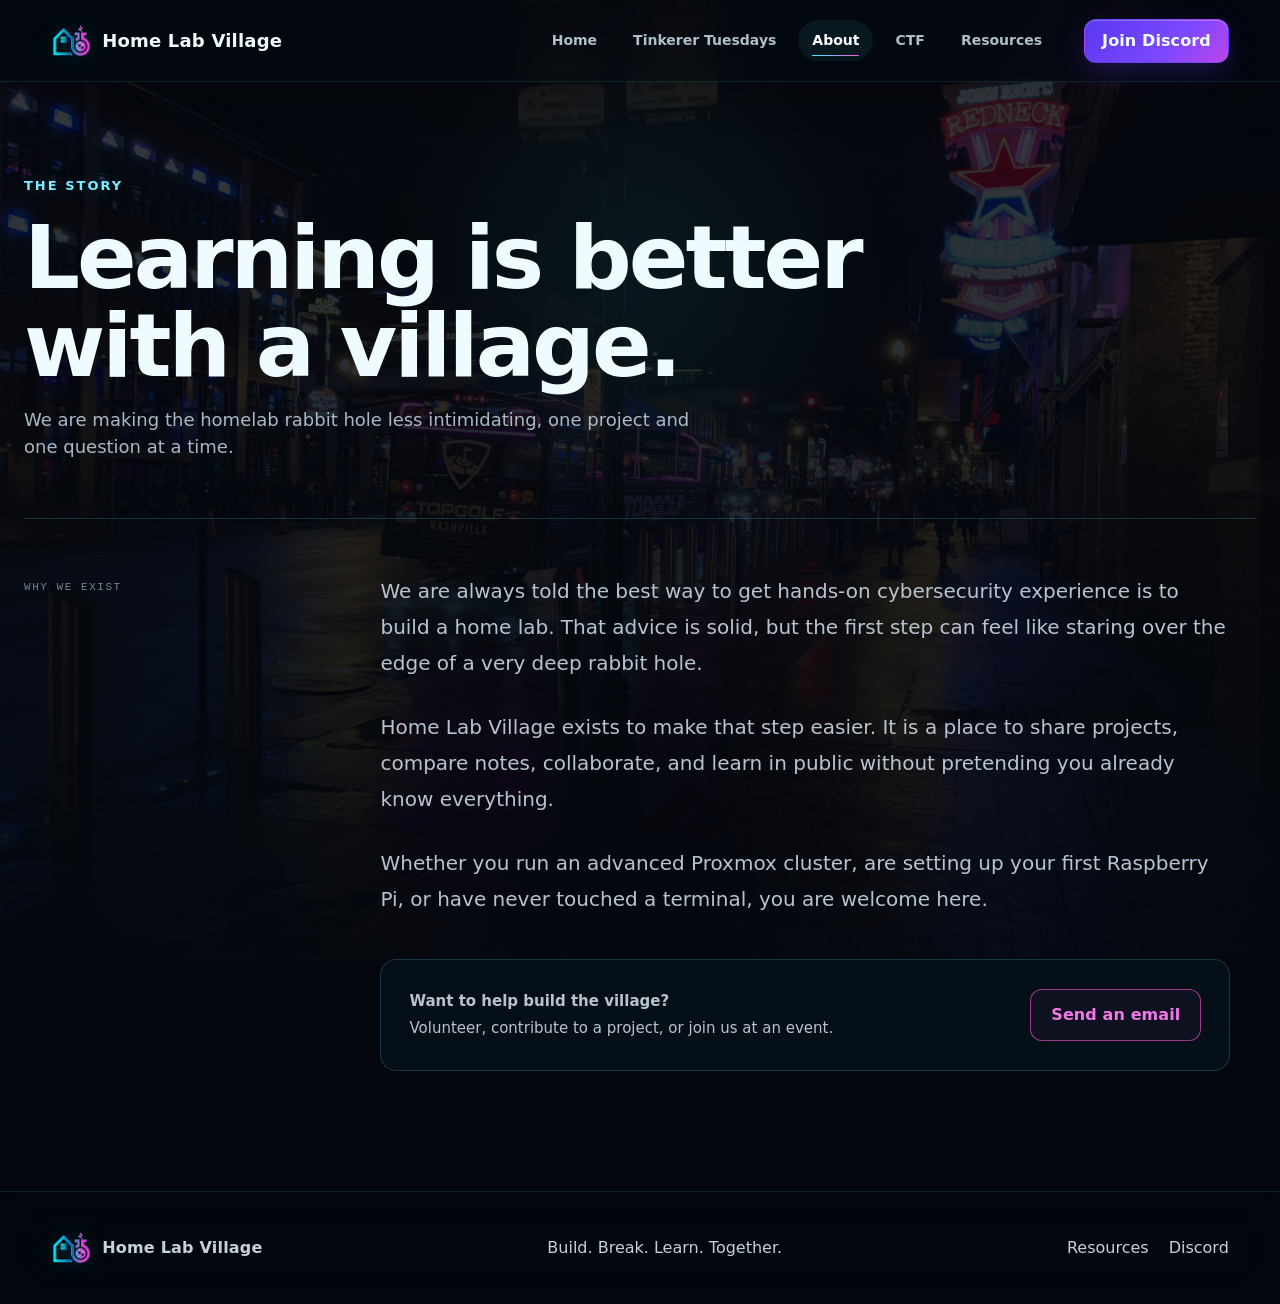
==== commit 028f8585: "Add Tinkerer Tuesdays navigation link to about/index.html" ====
--- a/about/index.html
+++ b/about/index.html
@@ -7,13 +7,14 @@
   <meta name="description" content="About Home Lab Village, a volunteer-run community for hands-on homelab and cybersecurity learning.">
   <title>About | Home Lab Village</title>
   <link rel="icon" type="image/png" href="../assets/favicon.png">
-  <link rel="stylesheet" href="../css/style.css?v=10">
+  <link rel="stylesheet" href="../css/style.css?v=12">
 </head>
 <body>
 <header class="nav">
   <a class="brand" href="../index.html" aria-label="Home Lab Village home"><img class="site-logo" src="../assets/homelabvillage-logo-transparent.png" alt=""><span>Home Lab <b>Village</b></span></a>
   <button class="menu" type="button" aria-label="Toggle menu" aria-expanded="false">☰</button>
-  <nav aria-label="Primary navigation"><a href="../index.html">Home</a><a class="active" href="index.html">About</a><a href="../ctf/index.html">CTF</a><a href="../resources/index.html">Resources</a></nav>
+  <nav aria-label="Primary navigation"><a href="../index.html">Home</a>
+    <a href="../index.html#tinkerer-tuesdays">Tinkerer Tuesdays</a><a class="active" href="index.html">About</a><a href="../ctf/index.html">CTF</a><a href="../resources/index.html">Resources</a></nav>
   <a class="btn small discord" href="https://discord.gg/tCtT5bwjMw" target="_blank" rel="noopener noreferrer">Join Discord</a>
 </header>
 <main id="main">
--- a/css/style.css
+++ b/css/style.css
@@ -818,3 +818,94 @@
   .terminal-orbit.orbit.orbit-one{width:330px;height:330px}
   .terminal-orbit.orbit.orbit-two{width:260px;height:260px}
 }
+
+/* Tinkerer Tuesdays homepage feature */
+.tinkerer{
+  position:relative;
+  isolation:isolate;
+  display:grid;
+  grid-template-columns:minmax(0,1.5fr) minmax(285px,.8fr);
+  gap:clamp(24px,4vw,52px);
+  width:min(1380px,calc(100% - 72px));
+  margin:0 auto 22px;
+  padding:clamp(26px,4vw,50px);
+  overflow:hidden;
+  border:1px solid rgba(var(--cyan-rgb),.26);
+  border-radius:22px;
+  background:
+    radial-gradient(circle at 90% 0%,rgba(var(--pink-rgb),.13),transparent 38%),
+    linear-gradient(130deg,rgba(6,24,37,.94),rgba(8,13,28,.94));
+  box-shadow:0 24px 64px rgba(0,0,0,.3),inset 0 1px rgba(255,255,255,.04);
+  backdrop-filter:blur(14px);
+}
+.tinkerer::before{
+  content:"";
+  position:absolute;
+  inset:0;
+  z-index:-1;
+  pointer-events:none;
+  background:radial-gradient(circle at 8% 5%,rgba(var(--cyan-rgb),.1),transparent 38%);
+}
+.tinkerer-copy,.tinkerer-info{position:relative;z-index:1}
+.tinkerer h2{
+  margin:12px 0 20px;
+  font-size:clamp(36px,4.2vw,58px);
+  letter-spacing:-1.7px;
+  line-height:1.07;
+}
+.tinkerer h2 span{color:var(--cyan)}
+.tinkerer-copy>p{
+  max-width:700px;
+  margin:0 0 13px;
+  color:#b9cbd6;
+  font-size:16px;
+  line-height:1.75;
+}
+.tinkerer-topics{display:flex;flex-wrap:wrap;gap:9px;margin:22px 0 28px}
+.tinkerer-topics span{
+  padding:6px 13px;
+  border:1px solid rgba(var(--cyan-rgb),.3);
+  border-radius:999px;
+  background:rgba(var(--cyan-rgb),.06);
+  color:#7cecff;
+  font-size:12px;
+  font-weight:700;
+}
+.tinkerer-info{
+  display:flex;
+  flex-direction:column;
+  justify-content:center;
+  padding:clamp(22px,3vw,34px);
+  border:1px solid rgba(var(--pink-rgb),.24);
+  border-radius:17px;
+  background:linear-gradient(155deg,rgba(15,27,44,.86),rgba(14,13,31,.83));
+  box-shadow:inset 0 1px rgba(255,255,255,.04);
+}
+.tinkerer-info-label{
+  color:#9db0bf;
+  font:700 11px ui-monospace,SFMono-Regular,Menlo,monospace;
+  letter-spacing:.17em;
+}
+.tinkerer-day{margin:14px 0 0;font-size:clamp(27px,3vw,38px);font-weight:800;letter-spacing:-1px}
+.tinkerer-time{color:var(--cyan);font-size:clamp(32px,4vw,48px);font-weight:800;line-height:1.2;letter-spacing:-1px}
+.tinkerer-time span{color:#b8d8e8;font-size:.5em;letter-spacing:0}
+.tinkerer-facts{margin:24px 0 0;border-top:1px solid rgba(var(--cyan-rgb),.14)}
+.tinkerer-facts>div{
+  display:flex;
+  justify-content:space-between;
+  gap:14px;
+  padding:13px 0;
+  border-bottom:1px solid rgba(var(--cyan-rgb),.14);
+}
+.tinkerer-facts dt{color:#94aabb;font-size:13px}
+.tinkerer-facts dd{margin:0;color:#edf7fb;font-size:13px;font-weight:700;text-align:right}
+.tinkerer-hint{margin:20px 0 0;color:#9db4c3;font-size:13px;line-height:1.6}
+@media(max-width:850px){
+  .tinkerer{grid-template-columns:1fr;width:calc(100% - 24px);padding:28px 20px;gap:22px;margin-bottom:14px}
+  .tinkerer-copy>p{font-size:15px}
+  .tinkerer-info{padding:24px 20px}
+}
+@media(max-width:400px){
+  .tinkerer-facts>div{flex-direction:column;gap:2px}
+  .tinkerer-facts dd{text-align:left}
+}
